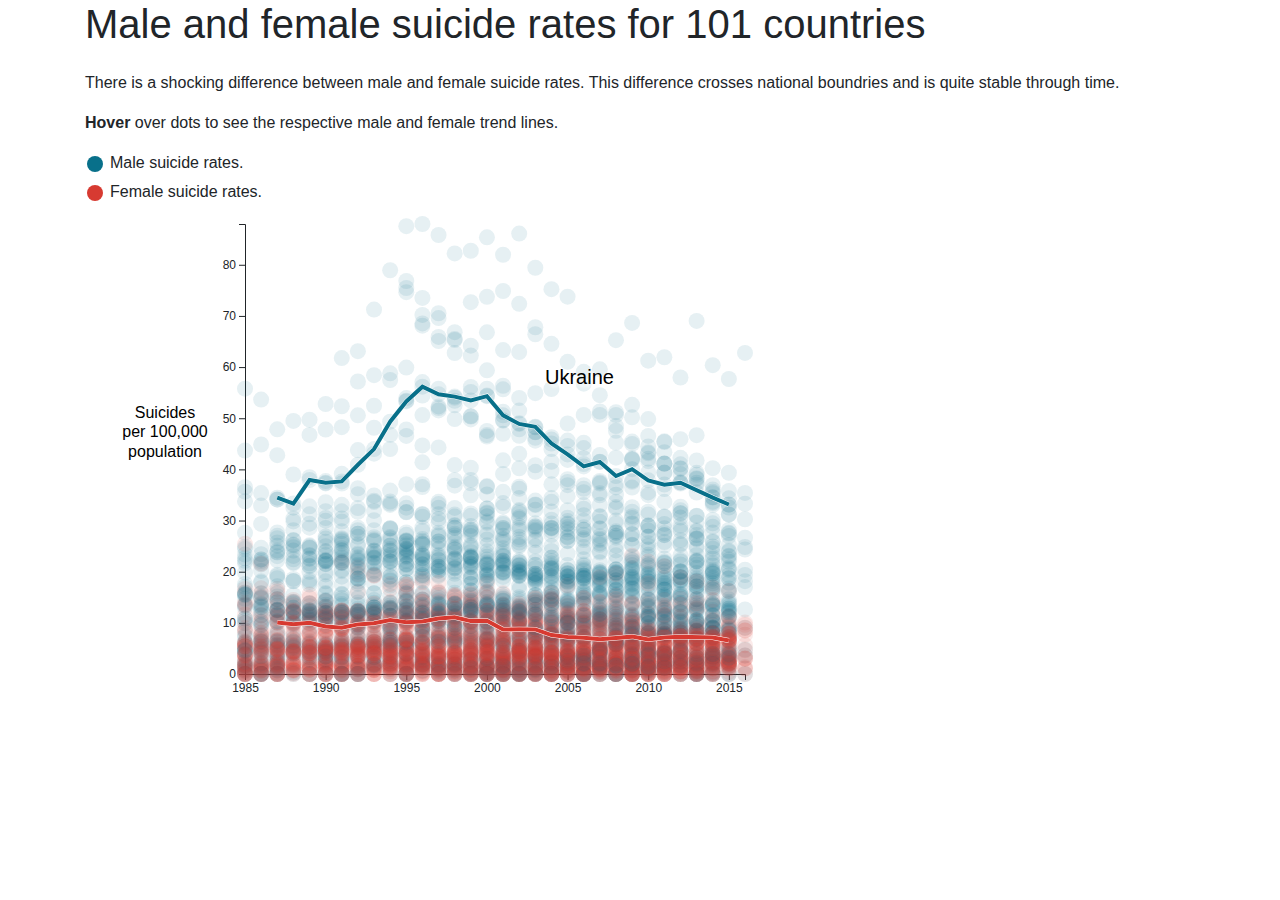
==== suicide/index.html @ b3e18b78 "suicide" ====
<!DOCTYPE html>
<html>
    <head>
    	<meta charset="utf-8">
        <title>Suicide Rates</title>
        <link rel="stylesheet" type="text/css" href="bootstrap.min.css"> 
        <link rel="stylesheet" href="style.css">
        <script type="text/javascript" src="d3.js"></script>
	</head>
	<body>
        <heading>
         <div class="container">
             <div class="row">
                 <div class="col-md">   
                     <h1>Male and female suicide rates for 101 countries</h1>
                 </div>
             </div>           
        </heading>
        <div class="row">
            <div class="col-md">
                <p>There is a shocking difference between male and female
                suicide rates. This difference crosses national boundries 
                and is quite stable through time.</p>

                <p><strong>Hover</strong> over dots to see the respective male and female
                   trend lines.</p>

                <p class="note"><span class="icon"><svg id="blue-bubble"></svg></span>Male suicide rates.</p>
                <p class="note"><span class="icon"><svg id="red-bubble"></svg></span>Female suicide rates.</p>

            </div>
        </div>

            <div class="row">
            <div class="col-md">
                <div id="chart-area"></div>
            </div>
            </div>
            
        </div>
    </div>
        <script type="text/javascript" src="script.js"></script> 
        
	</body>
</html>
---- suicide/style.css ----
h1 {
  text-align: left;
  padding-bottom: 15px;
}

/*svg {
  position: absolute;
}*/

.axis {
  font-size: 12px;
}
.icon svg {
  height: 20px;
  width: 25px;
}
.note {
  vertical-align: center;
  margin: 5px 0px 0px 0px;
}


.icon #size{
  height: 2em;
  width: 5em;
}

.labels {
  text-shadow: 3px 3px 3px white;
}

.maleline {
  fill: none;
  stroke: #08708A;
  stroke-width: 4px;
}

.femaleline {
  fill: none;
  stroke: #D73A31;
  stroke-width: 4px;
}

.femalelineoutter {
  fill: none;
  stroke: #FFF;
  stroke-width: 5px;
}

.malelineoutter {
  fill: none;
  stroke: #FFF;
  stroke-width: 5px;
}
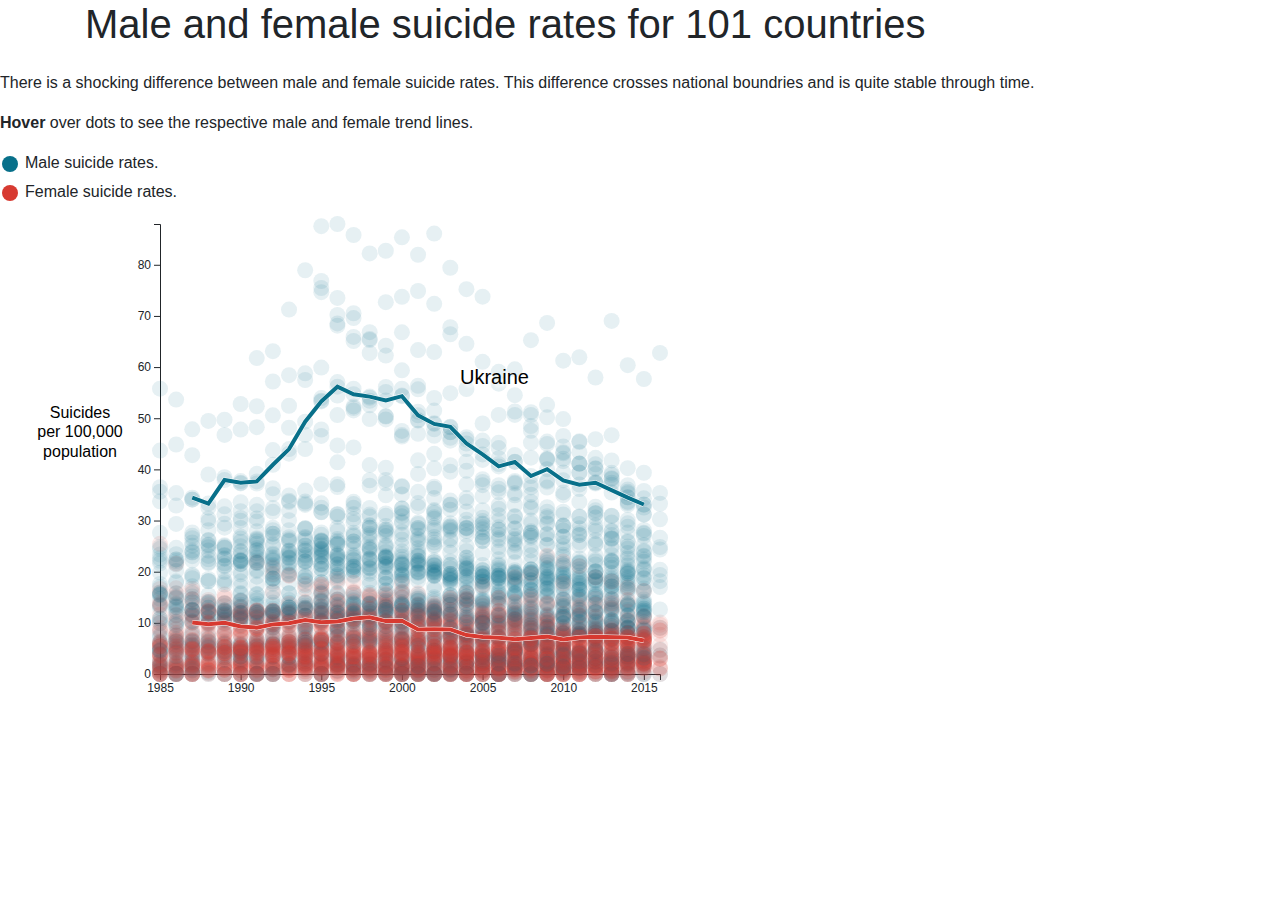
==== commit 7731970c: "Update index.html" ====
--- a/suicide/index.html
+++ b/suicide/index.html
@@ -14,8 +14,9 @@
                  <div class="col-md">   
                      <h1>Male and female suicide rates for 101 countries</h1>
                  </div>
-             </div>           
-        </heading>
+             </div>
+	</div>
+      
         <div class="row">
             <div class="col-md">
                 <p>There is a shocking difference between male and female
@@ -30,6 +31,7 @@
 
             </div>
         </div>
+   </heading>
 
             <div class="row">
             <div class="col-md">
@@ -42,4 +44,4 @@
         <script type="text/javascript" src="script.js"></script> 
         
 	</body>
-</html>+</html>
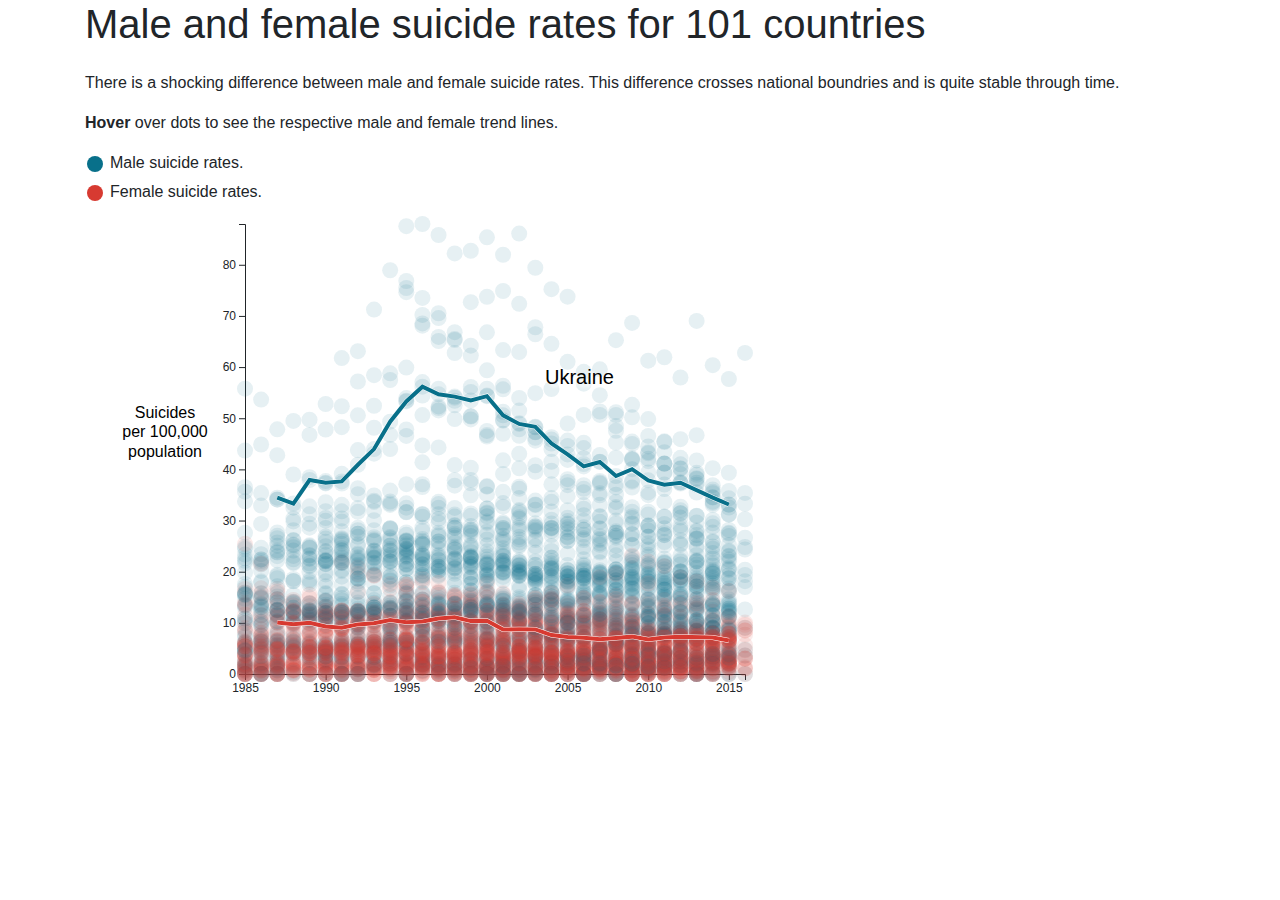
==== commit 4744204c: "Update index.html" ====
--- a/suicide/index.html
+++ b/suicide/index.html
@@ -15,7 +15,7 @@
                      <h1>Male and female suicide rates for 101 countries</h1>
                  </div>
              </div>
-	</div>
+	
       
         <div class="row">
             <div class="col-md">
@@ -40,7 +40,6 @@
             </div>
             
         </div>
-    </div>
         <script type="text/javascript" src="script.js"></script> 
         
 	</body>
